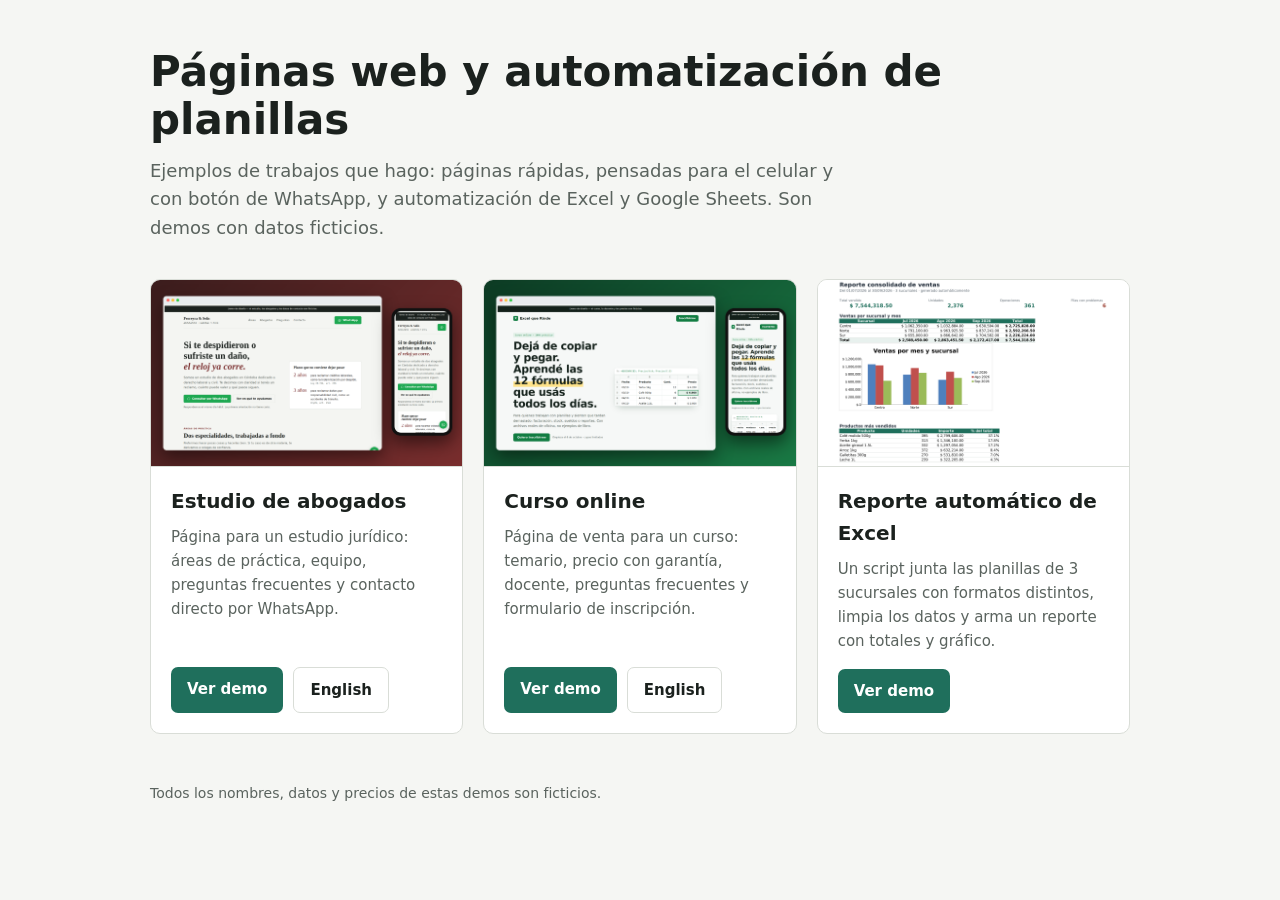
==== index.html @ 15a3eff7 "Demos de landing pages y reporte de Excel Landing de un estudio de abogados y de un curso online (es" ====
<!doctype html>
<html lang="es">
<meta charset="utf-8">
<meta name="viewport" content="width=device-width, initial-scale=1">
<title>Demos de páginas web y automatización</title>
<meta name="description" content="Ejemplos de landing pages y de automatización de planillas de Excel. Proyectos de demostración con datos ficticios.">
<link rel="stylesheet" href="estilo.css">
<div class="wrap">
  <h1>Páginas web y automatización de planillas</h1>
  <p class="lede">Ejemplos de trabajos que hago: páginas rápidas, pensadas para el celular y con botón de WhatsApp, y automatización de Excel y Google Sheets. Son demos con datos ficticios.</p>
  <div class="grid">
    <article class="card">
      <img src="abogados/vista.png" alt="Landing page de un estudio de abogados, en computadora y en celular">
      <div class="b">
        <h2>Estudio de abogados</h2>
        <p>Página para un estudio jurídico: áreas de práctica, equipo, preguntas frecuentes y contacto directo por WhatsApp.</p>
        <div class="links"><a class="btn" href="abogados/">Ver demo</a><a class="btn alt" href="abogados/en.html">English</a></div>
      </div>
    </article>
    <article class="card">
      <img src="curso-excel/vista.png" alt="Página de venta de un curso online de Excel, en computadora y en celular">
      <div class="b">
        <h2>Curso online</h2>
        <p>Página de venta para un curso: temario, precio con garantía, docente, preguntas frecuentes y formulario de inscripción.</p>
        <div class="links"><a class="btn" href="curso-excel/">Ver demo</a><a class="btn alt" href="curso-excel/en.html">English</a></div>
      </div>
    </article>
    <article class="card">
      <img src="reporte-excel/reporte-es.png" alt="Reporte consolidado de ventas generado automáticamente">
      <div class="b">
        <h2>Reporte automático de Excel</h2>
        <p>Un script junta las planillas de 3 sucursales con formatos distintos, limpia los datos y arma un reporte con totales y gráfico.</p>
        <div class="links"><a class="btn" href="reporte-excel/">Ver demo</a></div>
      </div>
    </article>
  </div>
  <footer>Todos los nombres, datos y precios de estas demos son ficticios.</footer>
</div>
</html>
---- estilo.css ----
:root{--bg:#F5F6F3;--card:#fff;--ink:#1B211E;--muted:#5A635E;--line:#D9DDD7;--acc:#1F6F5C}
@media (prefers-color-scheme:dark){:root{--bg:#131715;--card:#1C211F;--ink:#E8EBE8;--muted:#A2ABA5;--line:#2F3633;--acc:#5FC2A4}}
*{box-sizing:border-box}
body{margin:0;background:var(--bg);color:var(--ink);font:16px/1.6 system-ui,-apple-system,"Segoe UI",sans-serif;padding:0 16px}
.wrap{max-width:980px;margin:0 auto;padding:48px 0 64px}
h1{font-size:clamp(28px,5vw,42px);line-height:1.15;margin:0 0 12px}
.lede{color:var(--muted);font-size:18px;max-width:40em;margin:0 0 36px}
.grid{display:grid;grid-template-columns:repeat(auto-fit,minmax(280px,1fr));gap:20px}
.card{background:var(--card);border:1px solid var(--line);border-radius:10px;overflow:hidden;display:flex;flex-direction:column}
.card img{display:block;width:100%;aspect-ratio:1280/769;object-fit:cover;border-bottom:1px solid var(--line)}
.card .b{padding:18px 20px 20px;display:flex;flex-direction:column;gap:8px;flex:1}
.card h2{font-size:20px;margin:0}
.card p{margin:0;color:var(--muted);font-size:15px;flex:1}
.links{display:flex;gap:10px;flex-wrap:wrap;margin-top:8px}
.btn{display:inline-block;padding:10px 16px;border-radius:7px;background:var(--acc);color:#fff;text-decoration:none;font-weight:600;font-size:15px}
.btn.alt{background:transparent;color:var(--ink);border:1px solid var(--line)}
@media (prefers-color-scheme:dark){.btn{color:#0E1A15}}
footer{margin-top:48px;color:var(--muted);font-size:14px}
.shots{display:grid;gap:24px}
.shots figure{margin:0}.shots img{width:100%;border-radius:10px;border:1px solid var(--line);display:block}
.shots figcaption{color:var(--muted);font-size:14px;margin-top:6px}
a.back{color:var(--muted)}
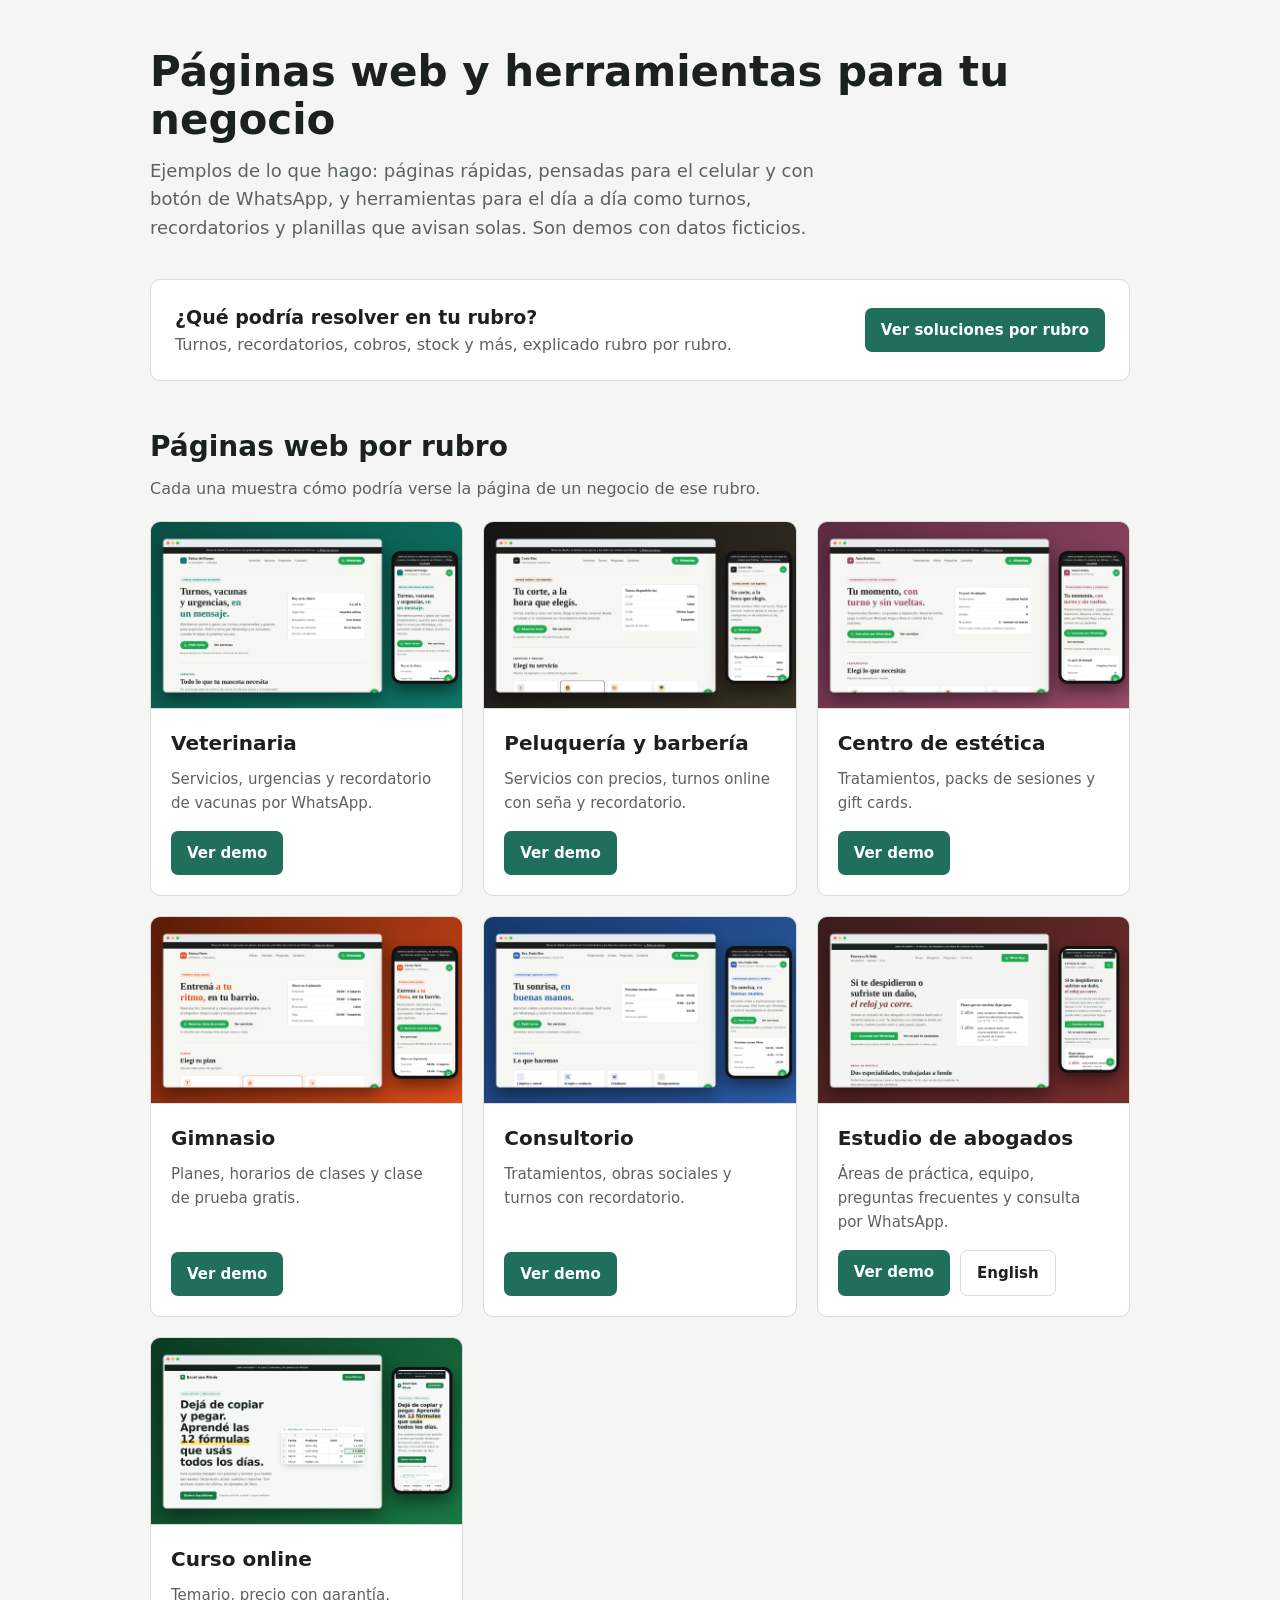
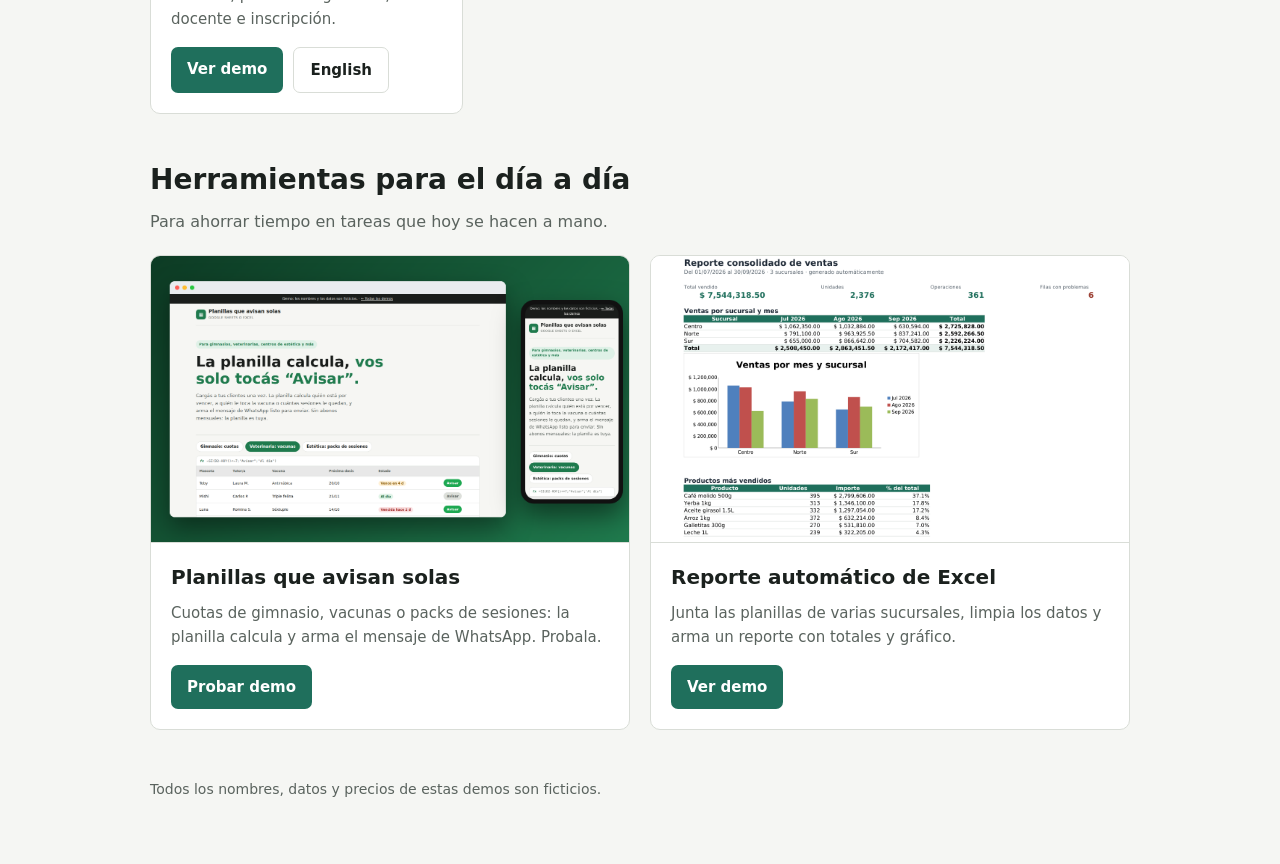
==== commit 00009f3e: "Demos por rubro, planillas que avisan y soluciones por rubro Suma landings de veterinaria, peluquerí" ====
--- a/index.html
+++ b/index.html
@@ -2,38 +2,80 @@
 <html lang="es">
 <meta charset="utf-8">
 <meta name="viewport" content="width=device-width, initial-scale=1">
-<title>Demos de páginas web y automatización</title>
-<meta name="description" content="Ejemplos de landing pages y de automatización de planillas de Excel. Proyectos de demostración con datos ficticios.">
+<title>Demos de páginas web y herramientas</title>
+<meta name="description" content="Ejemplos de páginas web para distintos rubros y de herramientas para el día a día: turnos, recordatorios por WhatsApp, planillas y reportes. Demos con datos ficticios.">
 <link rel="stylesheet" href="estilo.css">
+<style>
+h2.sec { font-size: clamp(22px, 3vw, 28px); margin: 44px 0 6px; }
+p.sub { color: var(--muted); margin: 0 0 20px; }
+.banner { display: flex; flex-wrap: wrap; gap: 16px; justify-content: space-between; align-items: center; background: var(--card); border: 1px solid var(--line); border-radius: 10px; padding: 22px 24px; }
+.banner b { font-size: 19px; display: block; }
+.banner span { color: var(--muted); }
+</style>
 <div class="wrap">
-  <h1>Páginas web y automatización de planillas</h1>
-  <p class="lede">Ejemplos de trabajos que hago: páginas rápidas, pensadas para el celular y con botón de WhatsApp, y automatización de Excel y Google Sheets. Son demos con datos ficticios.</p>
+  <h1>Páginas web y herramientas para tu negocio</h1>
+  <p class="lede">Ejemplos de lo que hago: páginas rápidas, pensadas para el celular y con botón de WhatsApp, y herramientas para el día a día como turnos, recordatorios y planillas que avisan solas. Son demos con datos ficticios.</p>
+
+  <div class="banner">
+    <div><b>¿Qué podría resolver en tu rubro?</b><span>Turnos, recordatorios, cobros, stock y más, explicado rubro por rubro.</span></div>
+    <a class="btn" href="soluciones/">Ver soluciones por rubro</a>
+  </div>
+
+  <h2 class="sec">Páginas web por rubro</h2>
+  <p class="sub">Cada una muestra cómo podría verse la página de un negocio de ese rubro.</p>
   <div class="grid">
     <article class="card">
-      <img src="abogados/vista.png" alt="Landing page de un estudio de abogados, en computadora y en celular">
-      <div class="b">
-        <h2>Estudio de abogados</h2>
-        <p>Página para un estudio jurídico: áreas de práctica, equipo, preguntas frecuentes y contacto directo por WhatsApp.</p>
-        <div class="links"><a class="btn" href="abogados/">Ver demo</a><a class="btn alt" href="abogados/en.html">English</a></div>
-      </div>
+      <img src="veterinaria/vista.png" alt="Página de una veterinaria en computadora y celular">
+      <div class="b"><h2>Veterinaria</h2><p>Servicios, urgencias y recordatorio de vacunas por WhatsApp.</p>
+        <div class="links"><a class="btn" href="veterinaria/">Ver demo</a></div></div>
     </article>
     <article class="card">
-      <img src="curso-excel/vista.png" alt="Página de venta de un curso online de Excel, en computadora y en celular">
-      <div class="b">
-        <h2>Curso online</h2>
-        <p>Página de venta para un curso: temario, precio con garantía, docente, preguntas frecuentes y formulario de inscripción.</p>
-        <div class="links"><a class="btn" href="curso-excel/">Ver demo</a><a class="btn alt" href="curso-excel/en.html">English</a></div>
-      </div>
+      <img src="peluqueria/vista.png" alt="Página de una barbería en computadora y celular">
+      <div class="b"><h2>Peluquería y barbería</h2><p>Servicios con precios, turnos online con seña y recordatorio.</p>
+        <div class="links"><a class="btn" href="peluqueria/">Ver demo</a></div></div>
+    </article>
+    <article class="card">
+      <img src="estetica/vista.png" alt="Página de un centro de estética en computadora y celular">
+      <div class="b"><h2>Centro de estética</h2><p>Tratamientos, packs de sesiones y gift cards.</p>
+        <div class="links"><a class="btn" href="estetica/">Ver demo</a></div></div>
+    </article>
+    <article class="card">
+      <img src="gimnasio/vista.png" alt="Página de un gimnasio en computadora y celular">
+      <div class="b"><h2>Gimnasio</h2><p>Planes, horarios de clases y clase de prueba gratis.</p>
+        <div class="links"><a class="btn" href="gimnasio/">Ver demo</a></div></div>
+    </article>
+    <article class="card">
+      <img src="consultorio/vista.png" alt="Página de un consultorio odontológico en computadora y celular">
+      <div class="b"><h2>Consultorio</h2><p>Tratamientos, obras sociales y turnos con recordatorio.</p>
+        <div class="links"><a class="btn" href="consultorio/">Ver demo</a></div></div>
+    </article>
+    <article class="card">
+      <img src="abogados/vista.png" alt="Página de un estudio de abogados en computadora y celular">
+      <div class="b"><h2>Estudio de abogados</h2><p>Áreas de práctica, equipo, preguntas frecuentes y consulta por WhatsApp.</p>
+        <div class="links"><a class="btn" href="abogados/">Ver demo</a><a class="btn alt" href="abogados/en.html">English</a></div></div>
+    </article>
+    <article class="card">
+      <img src="curso-excel/vista.png" alt="Página de venta de un curso online en computadora y celular">
+      <div class="b"><h2>Curso online</h2><p>Temario, precio con garantía, docente e inscripción.</p>
+        <div class="links"><a class="btn" href="curso-excel/">Ver demo</a><a class="btn alt" href="curso-excel/en.html">English</a></div></div>
+    </article>
+  </div>
+
+  <h2 class="sec">Herramientas para el día a día</h2>
+  <p class="sub">Para ahorrar tiempo en tareas que hoy se hacen a mano.</p>
+  <div class="grid">
+    <article class="card">
+      <img src="planillas/vista.png" alt="Planilla de vacunas con botones para avisar por WhatsApp">
+      <div class="b"><h2>Planillas que avisan solas</h2><p>Cuotas de gimnasio, vacunas o packs de sesiones: la planilla calcula y arma el mensaje de WhatsApp. Probala.</p>
+        <div class="links"><a class="btn" href="planillas/">Probar demo</a></div></div>
     </article>
     <article class="card">
       <img src="reporte-excel/reporte-es.png" alt="Reporte consolidado de ventas generado automáticamente">
-      <div class="b">
-        <h2>Reporte automático de Excel</h2>
-        <p>Un script junta las planillas de 3 sucursales con formatos distintos, limpia los datos y arma un reporte con totales y gráfico.</p>
-        <div class="links"><a class="btn" href="reporte-excel/">Ver demo</a></div>
-      </div>
+      <div class="b"><h2>Reporte automático de Excel</h2><p>Junta las planillas de varias sucursales, limpia los datos y arma un reporte con totales y gráfico.</p>
+        <div class="links"><a class="btn" href="reporte-excel/">Ver demo</a></div></div>
     </article>
   </div>
+
   <footer>Todos los nombres, datos y precios de estas demos son ficticios.</footer>
 </div>
 </html>
